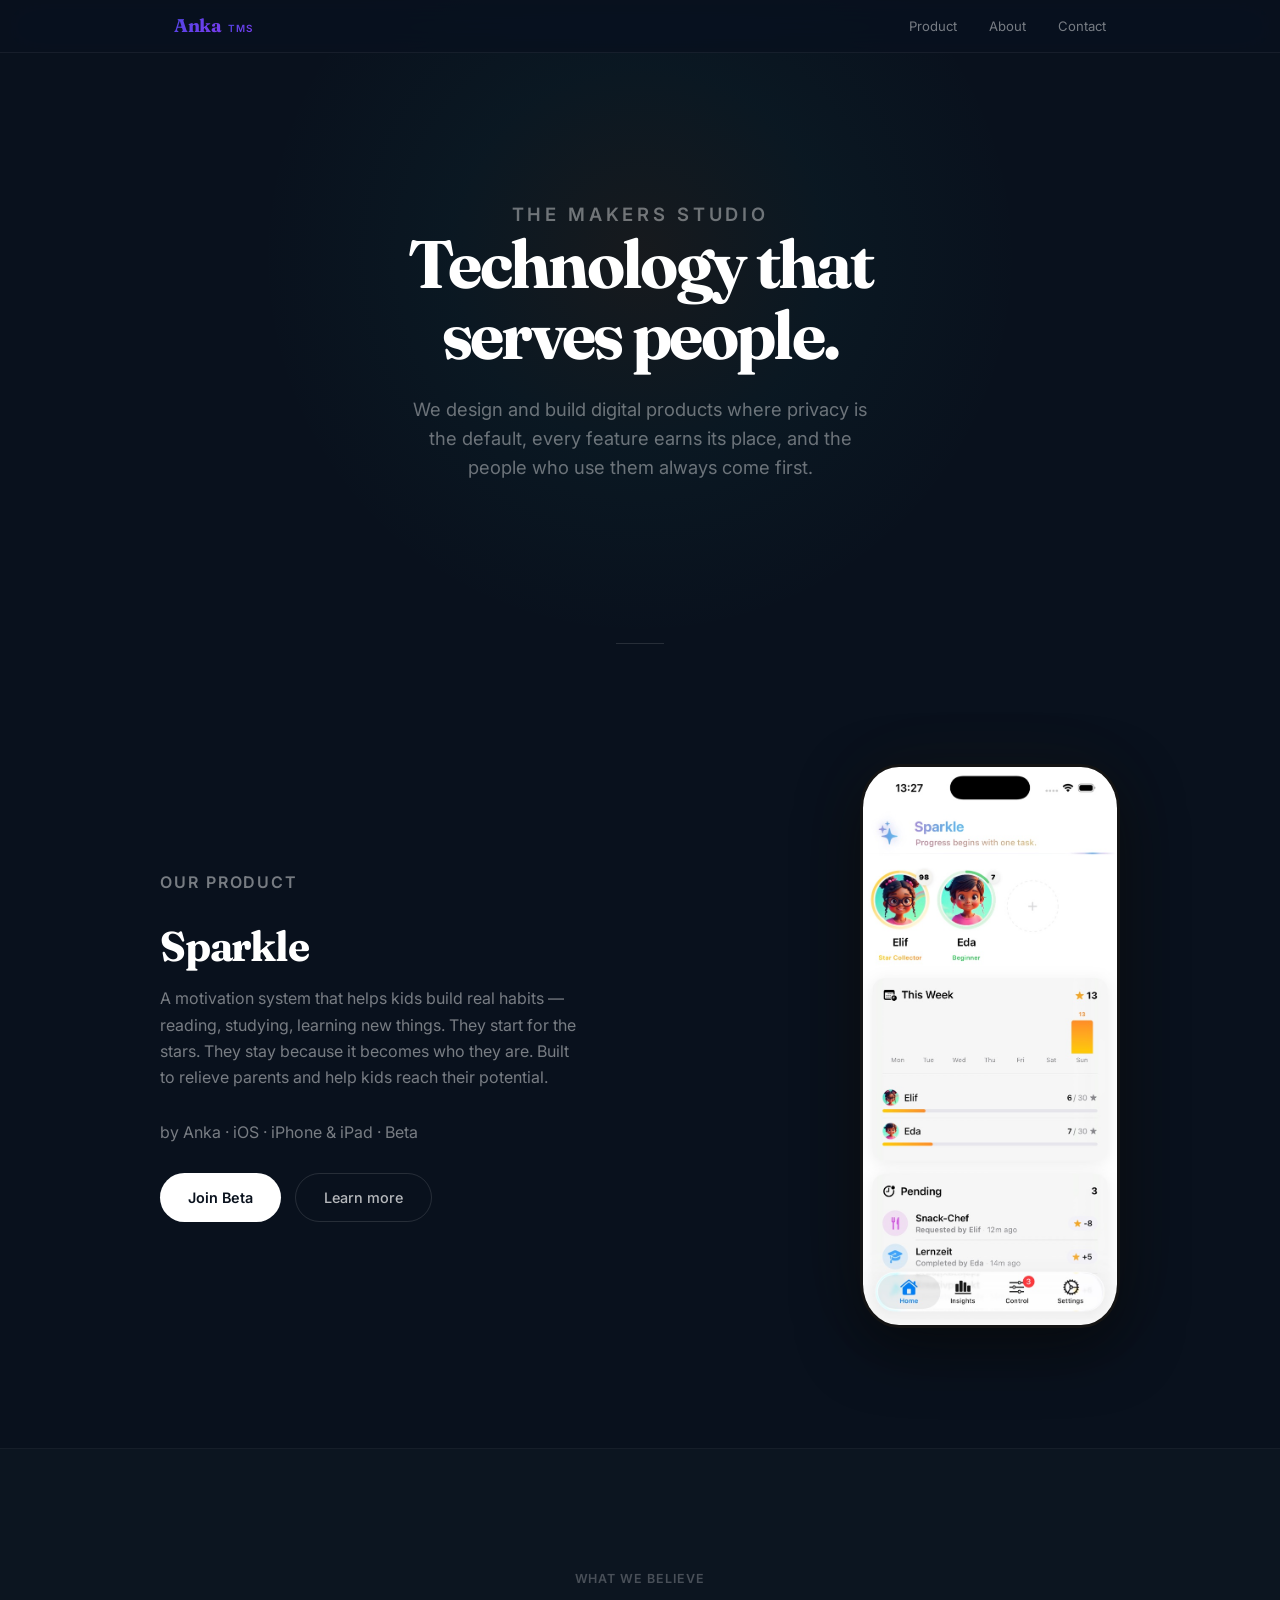
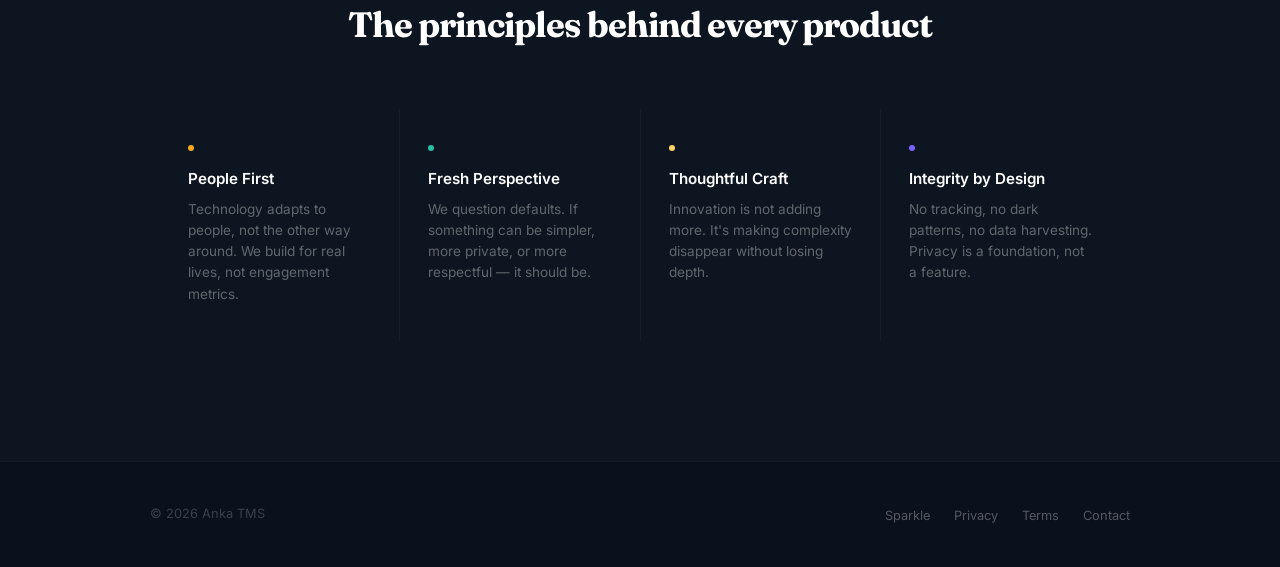
==== index.html @ 6dc00575 "Initial commit for Anka TMS main page and Sparkle product page" ====
<!DOCTYPE html>
<html lang="en">
<head>
    <meta charset="UTF-8">
    <meta name="viewport" content="width=device-width, initial-scale=1.0">
    <title>Anka TMS — Technology that serves people</title>
    <meta name="description" content="Anka TMS builds digital products grounded in human values — where innovation meets integrity and technology serves the people who use it.">
    <meta property="og:title" content="Anka TMS — Technology that serves people">
    <meta property="og:description" content="Digital products grounded in human values. Innovation meets integrity.">
    <meta property="og:image" content="https://ankatms.com/assets/images/sparkle-icon.jpeg">
    <meta property="og:url" content="https://ankatms.com">
    <meta property="og:type" content="website">
    <meta name="twitter:card" content="summary">
    <link rel="icon" type="image/png" href="/assets/images/favicon-32.png" sizes="32x32">
    <link rel="apple-touch-icon" href="/assets/images/apple-touch-icon.png">
    <link rel="preconnect" href="https://fonts.googleapis.com">
    <link rel="preconnect" href="https://fonts.gstatic.com" crossorigin>
    <link href="https://fonts.googleapis.com/css2?family=Inter:wght@400;500;600;700&family=Fraunces:opsz,wght@9..144,400;9..144,600;9..144,700&display=swap" rel="stylesheet">
    <link rel="stylesheet" href="/assets/css/shared.css">
    <style>
        body {
            background: #09111D;
            color: rgba(255, 255, 255, 0.8);
        }

        /* ---- Dark nav override ---- */
        nav {
            background: rgba(9, 17, 29, 0.8);
            border-bottom-color: rgba(255, 255, 255, 0.06);
        }

        .logo {
            display: flex;
            align-items: baseline;
            gap: 6px;
        }

        .logo-anka {
            font-family: var(--font-display);
            font-size: 1.15rem;
            font-weight: 700;
            color: #fff;
            letter-spacing: -0.02em;
        }

        .logo-tms {
            font-size: 0.62rem;
            font-weight: 600;
            letter-spacing: 0.12em;
            text-transform: uppercase;
            color: rgba(255, 255, 255, 0.3);
        }

        .nav-links a { color: rgba(255, 255, 255, 0.45); }
        .nav-links a:hover { color: #fff; }
        .nav-links a::after { background: linear-gradient(90deg, var(--sparkle-gold), var(--sparkle-teal)); }

        .nav-links .nav-cta {
            background: rgba(255, 255, 255, 0.08);
            border: 1px solid rgba(255, 255, 255, 0.1);
            color: #fff;
        }
        .nav-links .nav-cta:hover {
            background: rgba(255, 255, 255, 0.14);
            box-shadow: none;
        }

        /* ---- Hero ---- */
        .hero {
            position: relative;
            padding: 200px 24px 160px;
            text-align: center;
            background: #09111D;
            overflow: hidden;
        }

        .hero::before {
            content: '';
            position: absolute;
            top: -30%;
            left: 50%;
            transform: translateX(-50%);
            width: 900px;
            height: 900px;
            background: radial-gradient(circle, rgba(245, 166, 35, 0.06) 0%, rgba(43, 191, 164, 0.04) 30%, transparent 60%);
            border-radius: 50%;
        }

        .hero-content {
            position: relative;
            z-index: 2;
            max-width: 780px;
            margin: 0 auto;
        }

        .hero-studio {
            font-size: 0.7rem;
            font-weight: 600;
            letter-spacing: 0.2em;
            text-transform: uppercase;
            color: rgba(255, 255, 255, 0.25);
            margin-bottom: 20px;
        }

        .hero h1 {
            font-family: var(--font-display);
            font-size: clamp(2.6rem, 6vw, 4.2rem);
            font-weight: 700;
            line-height: 1.05;
            letter-spacing: -0.04em;
            color: #ffffff;
            margin-bottom: 24px;
        }

        .hero p {
            font-size: clamp(1rem, 2vw, 1.15rem);
            color: rgba(255, 255, 255, 0.4);
            max-width: 480px;
            margin: 0 auto;
            line-height: 1.6;
        }

        /* Divider line */
        .divider {
            width: 48px;
            height: 1px;
            background: rgba(255, 255, 255, 0.12);
            margin: 0 auto;
        }

        /* ---- Product ---- */
        .product {
            padding: 120px 24px;
            background: #09111D;
        }

        .product-inner {
            max-width: 960px;
            margin: 0 auto;
            display: flex;
            align-items: center;
            gap: 64px;
        }

        .product-text {
            flex: 1;
        }

        .product-label {
            font-size: 0.72rem;
            font-weight: 600;
            text-transform: uppercase;
            letter-spacing: 0.12em;
            color: var(--sparkle-gold);
            margin-bottom: 16px;
        }

        .product-text h2 {
            font-family: var(--font-display);
            font-size: clamp(1.8rem, 3.5vw, 2.6rem);
            font-weight: 700;
            letter-spacing: -0.03em;
            line-height: 1.1;
            color: #ffffff;
            margin-bottom: 16px;
        }

        .product-text p {
            font-size: 1rem;
            color: rgba(255, 255, 255, 0.45);
            line-height: 1.65;
            margin-bottom: 28px;
            max-width: 420px;
        }

        .product-meta {
            font-size: 0.78rem;
            color: rgba(255, 255, 255, 0.25);
            margin-bottom: 28px;
        }

        .product-actions {
            display: flex;
            gap: 14px;
            flex-wrap: wrap;
        }

        .btn-light {
            display: inline-flex;
            align-items: center;
            gap: 8px;
            padding: 12px 28px;
            font-size: 0.9rem;
            font-weight: 600;
            font-family: var(--font);
            border-radius: 980px;
            text-decoration: none;
            transition: all 0.3s ease;
            cursor: pointer;
            border: none;
            background: #fff;
            color: #09111D;
        }

        .btn-light:hover {
            background: rgba(255, 255, 255, 0.9);
            transform: translateY(-1px);
            box-shadow: 0 4px 20px rgba(255, 255, 255, 0.15);
        }

        .btn-dark-outline {
            display: inline-flex;
            align-items: center;
            gap: 8px;
            padding: 12px 28px;
            font-size: 0.9rem;
            font-weight: 500;
            font-family: var(--font);
            border-radius: 980px;
            text-decoration: none;
            transition: all 0.3s ease;
            cursor: pointer;
            border: 1px solid rgba(255, 255, 255, 0.12);
            background: transparent;
            color: rgba(255, 255, 255, 0.7);
        }

        .btn-dark-outline:hover {
            border-color: rgba(255, 255, 255, 0.25);
            color: #fff;
        }

        .product-phone {
            flex-shrink: 0;
            width: 260px;
        }

        .product-phone .phone-frame {
            position: relative;
            width: 100%;
            aspect-ratio: 393 / 852;
            border-radius: clamp(32px, 15%, 44px);
            overflow: hidden;
            background: #000;
            border: 3px solid rgba(255, 255, 255, 0.08);
            box-shadow:
                0 20px 60px rgba(0, 0, 0, 0.5),
                0 0 80px rgba(245, 166, 35, 0.04);
        }

        .product-phone .phone-frame img {
            width: 100%;
            height: 100%;
            object-fit: cover;
            object-position: top;
            display: block;
        }

        /* ---- Values ---- */
        .values {
            padding: 120px 24px;
            background: #0C1520;
            border-top: 1px solid rgba(255, 255, 255, 0.04);
        }

        .values-header {
            text-align: center;
            margin-bottom: 64px;
        }

        .values-header h2 {
            font-family: var(--font-display);
            font-size: clamp(1.5rem, 3vw, 2.2rem);
            font-weight: 700;
            letter-spacing: -0.03em;
            line-height: 1.15;
            color: #ffffff;
        }

        .values-grid {
            display: grid;
            grid-template-columns: repeat(4, 1fr);
            gap: 1px;
            max-width: 960px;
            margin: 0 auto;
            background: rgba(255, 255, 255, 0.04);
            border-radius: 16px;
            overflow: hidden;
        }

        .value-item {
            padding: 36px 28px;
            background: #0C1520;
        }

        .value-item h3 {
            font-size: 0.95rem;
            font-weight: 600;
            color: #ffffff;
            margin-bottom: 8px;
        }

        .value-item p {
            font-size: 0.85rem;
            color: rgba(255, 255, 255, 0.35);
            line-height: 1.55;
        }

        .value-dot {
            width: 6px;
            height: 6px;
            border-radius: 50%;
            margin-bottom: 16px;
        }

        /* ---- Footer ---- */
        footer {
            background: #09111D !important;
            border-top: 1px solid rgba(255, 255, 255, 0.04);
        }

        .footer-copy { color: rgba(255, 255, 255, 0.2); }
        .footer-links a { color: rgba(255, 255, 255, 0.3); }
        .footer-links a:hover { color: rgba(255, 255, 255, 0.6); }

        /* ---- Mobile ---- */
        @media (max-width: 768px) {
            .hero { padding: 160px 20px 120px; }

            .product-inner {
                flex-direction: column;
                text-align: center;
                gap: 48px;
            }

            .product-text p { margin-left: auto; margin-right: auto; }
            .product-actions { justify-content: center; }
            .product-phone { width: 220px; }

            .values-grid {
                grid-template-columns: 1fr 1fr;
            }
        }

        @media (max-width: 480px) {
            .values-grid {
                grid-template-columns: 1fr;
            }

            .product-phone { width: 200px; }
        }
    </style>
</head>
<body>

    <!-- Nav -->
    <nav>
        <div class="nav-inner">
            <a href="/" class="logo"><span class="logo-anka">Anka</span><span class="logo-tms">TMS</span></a>
            <ul class="nav-links">
                <li><a href="#product">Product</a></li>
                <li><a href="#values">About</a></li>
                <li><a href="mailto:support@ankatms.com">Contact</a></li>
            </ul>
        </div>
    </nav>

    <!-- Hero -->
    <section class="hero">
        <div class="hero-content fade-in">
            <p class="hero-studio">THE MAKERS STUDIO</p>
            <h1>Technology that<br>serves people.</h1>
            <p>We design and build digital products where privacy is the default, every feature earns its place, and the people who use them always come first.</p>
        </div>
    </section>

    <div class="divider"></div>

    <!-- Product -->
    <section class="product" id="product">
        <div class="product-inner">
            <div class="product-text fade-in">
                <p class="product-label">Our Product</p>
                <h2>Sparkle</h2>
                <p>A motivation system that helps kids build real habits &mdash; reading, studying, learning new things. They start for the stars. They stay because it becomes who they are. Built to relieve parents and help kids reach their potential.</p>
                <p class="product-meta">by Anka &middot; iOS &middot; iPhone &amp; iPad &middot; Beta</p>
                <div class="product-actions">
                    <a href="mailto:support@ankatms.com?subject=Sparkle%20TestFlight%20Beta%20Request" class="btn-light">Join Beta</a>
                    <a href="/sparkle" class="btn-dark-outline">Learn more</a>
                </div>
            </div>
            <div class="product-phone fade-in fade-in-delay-2">
                <div class="phone-frame">
                    <img src="/assets/images/sparkle/screen-home.jpg" alt="Sparkle app home screen" width="603" height="1311" loading="lazy">
                </div>
            </div>
        </div>
    </section>

    <!-- Values -->
    <section class="values" id="values">
        <div class="values-header fade-in">
            <p class="section-label" style="color: rgba(255,255,255,0.25); text-align: center;">What we believe</p>
            <h2>The principles behind every product</h2>
        </div>
        <div class="values-grid fade-in">
            <div class="value-item">
                <div class="value-dot" style="background: var(--sparkle-gold);"></div>
                <h3>People First</h3>
                <p>Technology adapts to people, not the other way around. We build for real lives, not engagement metrics.</p>
            </div>
            <div class="value-item">
                <div class="value-dot" style="background: var(--sparkle-teal);"></div>
                <h3>Fresh Perspective</h3>
                <p>We question defaults. If something can be simpler, more private, or more respectful &mdash; it should be.</p>
            </div>
            <div class="value-item">
                <div class="value-dot" style="background: var(--sparkle-star-yellow);"></div>
                <h3>Thoughtful Craft</h3>
                <p>Innovation is not adding more. It's making complexity disappear without losing depth.</p>
            </div>
            <div class="value-item">
                <div class="value-dot" style="background: var(--sparkle-purple);"></div>
                <h3>Integrity by Design</h3>
                <p>No tracking, no dark patterns, no data harvesting. Privacy is a foundation, not a feature.</p>
            </div>
        </div>
    </section>

    <!-- Footer -->
    <footer>
        <div class="footer-inner">
            <p class="footer-copy">&copy; 2026 Anka TMS</p>
            <ul class="footer-links">
                <li><a href="/sparkle">Sparkle</a></li>
                <li><a href="/privacy">Privacy</a></li>
                <li><a href="/terms">Terms</a></li>
                <li><a href="mailto:support@ankatms.com">Contact</a></li>
            </ul>
        </div>
    </footer>

    <script>
        const observer = new IntersectionObserver((entries) => {
            entries.forEach(entry => {
                if (entry.isIntersecting) {
                    entry.target.classList.add('visible');
                }
            });
        }, { threshold: 0.12 });

        document.querySelectorAll('.fade-in').forEach(el => observer.observe(el));
    </script>

</body>
</html>
---- assets/css/shared.css ----
/* ============================================
   Anka TMS — Shared Design System
   ============================================ */

*, *::before, *::after {
    margin: 0;
    padding: 0;
    box-sizing: border-box;
}

:root {
    --color-text: #1d1d1f;
    --color-text-secondary: #6e6e73;
    --color-bg: #ffffff;
    --color-border: #e8e8ed;
    --font: 'Inter', -apple-system, BlinkMacSystemFont, 'Segoe UI', Roboto, sans-serif;

    --indigo: #4f46e5;
    --indigo-dark: #3730a3;
    --indigo-deep: #1e1b4b;
    --violet: #7c3aed;
    --amber: #f59e0b;
    --amber-light: #fbbf24;
    --amber-warm: #fffbeb;
    --teal: #0d9488;
    --teal-light: #14b8a6;
    --cyan: #06b6d4;
    --rose: #f43f5e;
    --rose-light: #fb7185;

    /* Sparkle palette */
    --sparkle-navy: #0D1B2A;
    --sparkle-navy-light: #1B2D45;
    --sparkle-navy-mid: #142236;
    --sparkle-gold: #F5A623;
    --sparkle-star-yellow: #FFD166;
    --sparkle-teal: #2BBFA4;
    --sparkle-coral: #FF6B5B;
    --sparkle-purple: #7B61FF;
    --sparkle-cyan: #00D4FF;
    --sparkle-magenta: #E040FB;
    --font-display: 'Fraunces', Georgia, serif;
}

html {
    scroll-behavior: smooth;
    -webkit-font-smoothing: antialiased;
    -moz-osx-font-smoothing: grayscale;
}

body {
    font-family: var(--font);
    color: var(--color-text);
    background: var(--color-bg);
    line-height: 1.6;
    overflow-x: hidden;
}

/* ---- Nav ---- */
nav {
    position: fixed;
    top: 0;
    left: 0;
    right: 0;
    z-index: 100;
    background: rgba(255, 255, 255, 0.82);
    backdrop-filter: saturate(180%) blur(20px);
    -webkit-backdrop-filter: saturate(180%) blur(20px);
    border-bottom: 1px solid var(--color-border);
}

.nav-inner {
    max-width: 980px;
    margin: 0 auto;
    padding: 0 24px;
    height: 52px;
    display: flex;
    align-items: center;
    justify-content: space-between;
}

.logo {
    font-size: 1.05rem;
    font-weight: 700;
    color: var(--indigo);
    text-decoration: none;
    letter-spacing: -0.01em;
}

.logo span {
    background: linear-gradient(135deg, var(--indigo), var(--violet));
    -webkit-background-clip: text;
    -webkit-text-fill-color: transparent;
    background-clip: text;
}

.nav-links {
    display: flex;
    gap: 32px;
    list-style: none;
    align-items: center;
}

.nav-links a {
    font-size: 0.82rem;
    color: var(--color-text-secondary);
    text-decoration: none;
    transition: color 0.2s;
    position: relative;
}

.nav-links a::after {
    content: '';
    position: absolute;
    bottom: -4px;
    left: 0;
    width: 0;
    height: 2px;
    background: linear-gradient(90deg, var(--indigo), var(--violet));
    border-radius: 1px;
    transition: width 0.3s ease;
}

.nav-links a:hover {
    color: var(--indigo);
}

.nav-links a:hover::after {
    width: 100%;
}

/* Nav CTA button (no underline effect) */
.nav-links .nav-cta {
    padding: 7px 18px;
    font-size: 0.78rem;
    font-weight: 600;
    background: linear-gradient(135deg, var(--indigo), var(--violet));
    color: #fff;
    border-radius: 980px;
    transition: transform 0.2s, box-shadow 0.2s;
}

.nav-links .nav-cta::after {
    display: none;
}

.nav-links .nav-cta:hover {
    color: #fff;
    transform: scale(1.04);
    box-shadow: 0 4px 16px rgba(79, 70, 229, 0.3);
}

/* Breadcrumb nav variant */
.nav-inner .breadcrumb {
    color: var(--color-text-secondary);
    font-size: 0.82rem;
}

.nav-inner .breadcrumb span {
    margin: 0 8px;
    color: var(--color-border);
}

.nav-inner .breadcrumb a {
    font-size: 0.82rem;
    color: var(--color-text-secondary);
    text-decoration: none;
    transition: color 0.2s;
}

.nav-inner .breadcrumb a:hover {
    color: var(--indigo);
}

/* ---- Sections ---- */
section {
    padding: 120px 24px;
}

.container {
    max-width: 720px;
    margin: 0 auto;
}

.container-wide {
    max-width: 980px;
    margin: 0 auto;
}

.section-label {
    font-size: 0.78rem;
    font-weight: 600;
    text-transform: uppercase;
    letter-spacing: 0.08em;
    margin-bottom: 16px;
}

.label-teal { color: var(--teal); }
.label-amber { color: var(--amber); }
.label-violet { color: var(--violet); }
.label-indigo { color: var(--indigo); }

/* ---- Buttons ---- */
.btn {
    display: inline-flex;
    align-items: center;
    gap: 8px;
    padding: 14px 32px;
    font-size: 0.95rem;
    font-weight: 500;
    font-family: var(--font);
    border-radius: 980px;
    text-decoration: none;
    transition: all 0.3s ease;
    cursor: pointer;
    border: none;
}

.btn-hero {
    background: linear-gradient(135deg, var(--amber), var(--amber-light));
    color: #1e1b4b;
    font-weight: 600;
    box-shadow: 0 4px 24px rgba(245, 158, 11, 0.35);
}

.btn-hero:hover {
    transform: scale(1.04) translateY(-1px);
    box-shadow: 0 8px 32px rgba(245, 158, 11, 0.5);
}

.btn-primary {
    background: linear-gradient(135deg, var(--indigo), var(--violet));
    color: #fff;
    box-shadow: 0 4px 16px rgba(79, 70, 229, 0.3);
}

.btn-primary:hover {
    transform: scale(1.03);
    box-shadow: 0 6px 24px rgba(79, 70, 229, 0.45);
}

.btn-outline {
    background: transparent;
    color: var(--indigo);
    border: 1.5px solid var(--indigo);
}

.btn-outline:hover {
    background: var(--indigo);
    color: #fff;
    box-shadow: 0 4px 16px rgba(79, 70, 229, 0.25);
}

.btn-ghost {
    background: rgba(255, 255, 255, 0.1);
    color: rgba(255, 255, 255, 0.9);
    border: 1.5px solid rgba(255, 255, 255, 0.2);
}

.btn-ghost:hover {
    background: rgba(255, 255, 255, 0.18);
    border-color: rgba(255, 255, 255, 0.35);
}

/* ---- Footer ---- */
footer {
    padding: 40px 24px;
    background: linear-gradient(180deg, #f8f7ff 0%, #f0eeff 100%);
    border-top: 1px solid var(--color-border);
}

.footer-inner {
    max-width: 980px;
    margin: 0 auto;
    display: flex;
    justify-content: space-between;
    align-items: center;
    flex-wrap: wrap;
    gap: 16px;
}

.footer-copy {
    font-size: 0.8rem;
    color: var(--color-text-secondary);
}

.footer-links {
    display: flex;
    gap: 24px;
    list-style: none;
}

.footer-links a {
    font-size: 0.8rem;
    color: var(--color-text-secondary);
    text-decoration: none;
    transition: color 0.2s;
}

.footer-links a:hover {
    color: var(--indigo);
}

/* ---- Animations ---- */
.fade-in {
    opacity: 0;
    transform: translateY(24px);
    transition: opacity 0.7s ease, transform 0.7s ease;
}

.fade-in.visible {
    opacity: 1;
    transform: translateY(0);
}

@keyframes pulse {
    0%, 100% { opacity: 0.6; transform: translateX(-50%) scale(1); }
    50% { opacity: 1; transform: translateX(-50%) scale(1.1); }
}

@keyframes float {
    0%, 100% { transform: translateY(0px); }
    50% { transform: translateY(-10px); }
}

@keyframes float-slow {
    0%, 100% { transform: translateY(0px); }
    50% { transform: translateY(-8px); }
}

.fade-in-delay-1 { transition-delay: 0.1s; }
.fade-in-delay-2 { transition-delay: 0.2s; }
.fade-in-delay-3 { transition-delay: 0.3s; }
.fade-in-delay-4 { transition-delay: 0.4s; }

.container-lg {
    max-width: 1100px;
    margin: 0 auto;
}

/* ---- Content pages (privacy, support, terms) ---- */
.page-content {
    max-width: 720px;
    margin: 0 auto;
    padding: 116px 24px 100px;
}

.page-header {
    margin-bottom: 48px;
}

.page-header h1 {
    font-size: clamp(1.6rem, 3vw, 2.2rem);
    font-weight: 700;
    letter-spacing: -0.025em;
    color: var(--indigo-dark);
    margin-bottom: 8px;
}

.page-header .updated {
    font-size: 0.85rem;
    color: var(--color-text-secondary);
}

.page-header p {
    font-size: 1.05rem;
    color: var(--color-text-secondary);
}

.page-section {
    margin-bottom: 36px;
}

.page-section h2 {
    font-size: 1.1rem;
    font-weight: 600;
    color: var(--color-text);
    margin-bottom: 8px;
}

.page-section p {
    font-size: 0.95rem;
    color: var(--color-text-secondary);
    line-height: 1.7;
}

.page-section a {
    color: var(--indigo);
    text-decoration: none;
}

.page-section a:hover {
    text-decoration: underline;
}

.page-section ul {
    list-style: none;
    padding: 0;
    margin-top: 8px;
}

.page-section li {
    font-size: 0.95rem;
    color: var(--color-text-secondary);
    line-height: 1.7;
    padding-left: 20px;
    position: relative;
}

.page-section li::before {
    content: '';
    position: absolute;
    left: 0;
    top: 10px;
    width: 6px;
    height: 6px;
    border-radius: 50%;
    background: var(--indigo);
}

.highlight-box {
    background: linear-gradient(135deg, #eef2ff, #f5f3ff);
    border-left: 3px solid var(--indigo);
    border-radius: 0 12px 12px 0;
    padding: 20px 24px;
    margin-bottom: 36px;
}

.highlight-box p {
    font-size: 0.95rem;
    color: var(--color-text);
    font-weight: 500;
}

/* ---- Mobile ---- */
@media (max-width: 600px) {
    section {
        padding: 80px 20px;
    }

    .nav-links {
        gap: 16px;
    }

    .nav-links a {
        font-size: 0.78rem;
    }

    .footer-inner {
        flex-direction: column;
        text-align: center;
    }

    .page-content {
        padding: 100px 20px 80px;
    }
}
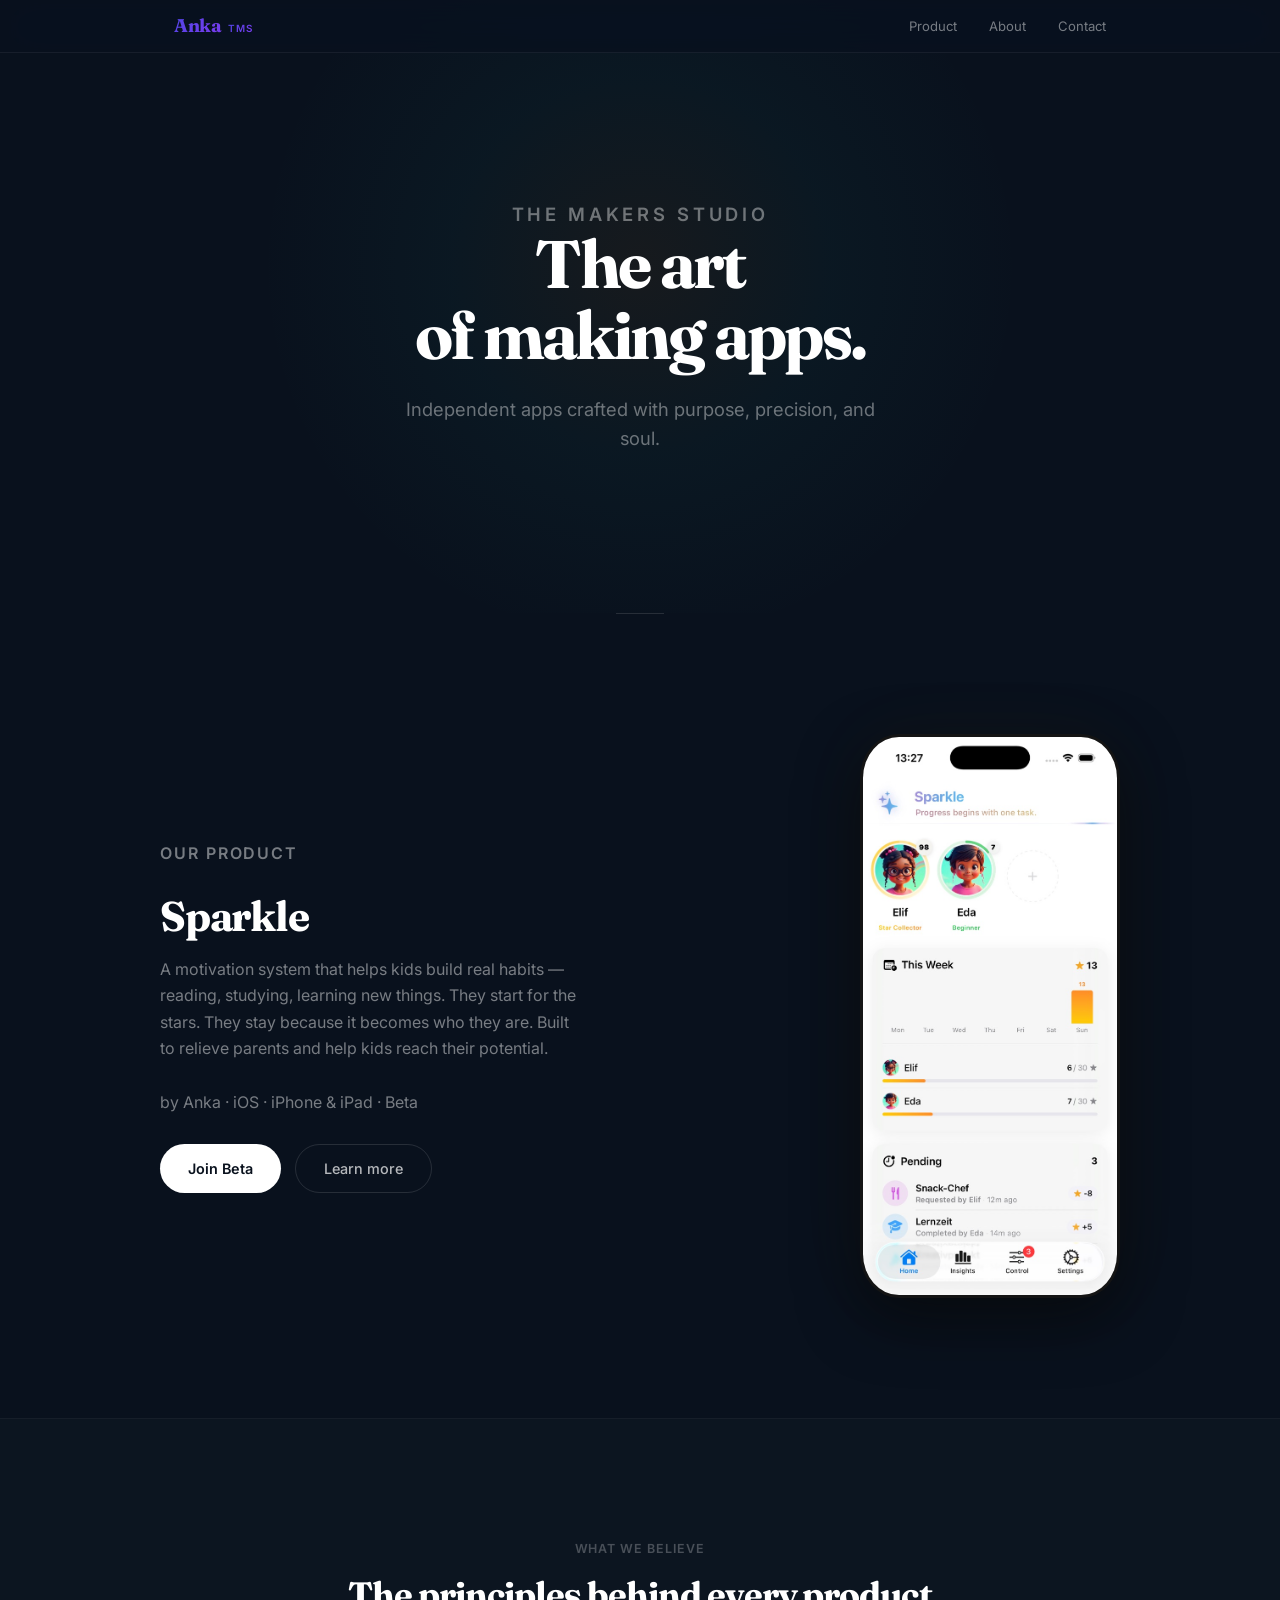
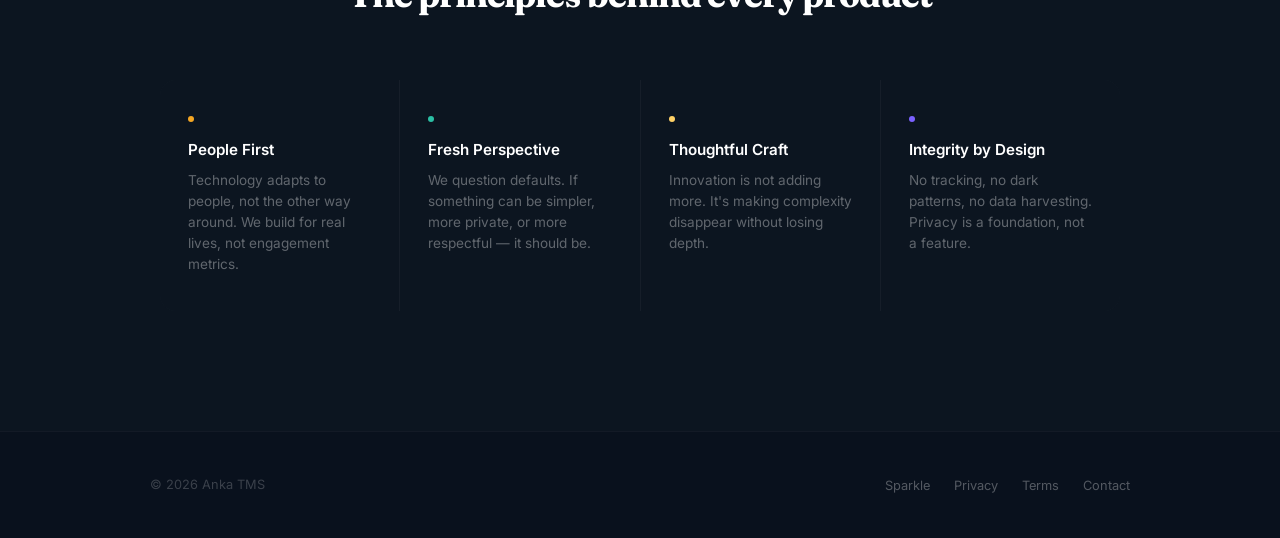
==== commit 8fef3577: "complete brand line update" ====
--- a/index.html
+++ b/index.html
@@ -3,14 +3,17 @@
 <head>
     <meta charset="UTF-8">
     <meta name="viewport" content="width=device-width, initial-scale=1.0">
-    <title>Anka TMS — Technology that serves people</title>
-    <meta name="description" content="Anka TMS builds digital products grounded in human values — where innovation meets integrity and technology serves the people who use it.">
-    <meta property="og:title" content="Anka TMS — Technology that serves people">
-    <meta property="og:description" content="Digital products grounded in human values. Innovation meets integrity.">
+    <title>Anka TMS — The art of making apps</title>
+    <meta name="description" content="Anka TMS is an independent app studio crafting thoughtful, beautifully designed iOS apps. The art of making apps.">
+    <meta property="og:title" content="Anka TMS — The art of making apps">
+    <meta property="og:description" content="An independent iOS studio. Crafting apps with purpose, precision, and soul.">
     <meta property="og:image" content="https://ankatms.com/assets/images/sparkle-icon.jpeg">
     <meta property="og:url" content="https://ankatms.com">
     <meta property="og:type" content="website">
     <meta name="twitter:card" content="summary">
+    <meta name="twitter:title" content="Anka TMS — The art of making apps">
+    <meta name="twitter:description" content="An independent iOS studio. Crafting apps with purpose, precision, and soul.">
+    <meta name="twitter:image" content="https://ankatms.com/assets/images/sparkle-icon.jpeg">
     <link rel="icon" type="image/png" href="/assets/images/favicon-32.png" sizes="32x32">
     <link rel="apple-touch-icon" href="/assets/images/apple-touch-icon.png">
     <link rel="preconnect" href="https://fonts.googleapis.com">
@@ -369,8 +372,8 @@
     <section class="hero">
         <div class="hero-content fade-in">
             <p class="hero-studio">THE MAKERS STUDIO</p>
-            <h1>Technology that<br>serves people.</h1>
-            <p>We design and build digital products where privacy is the default, every feature earns its place, and the people who use them always come first.</p>
+            <h1>The art<br>of making apps.</h1>
+            <p>Independent apps crafted with purpose, precision, and soul.</p>
         </div>
     </section>
 
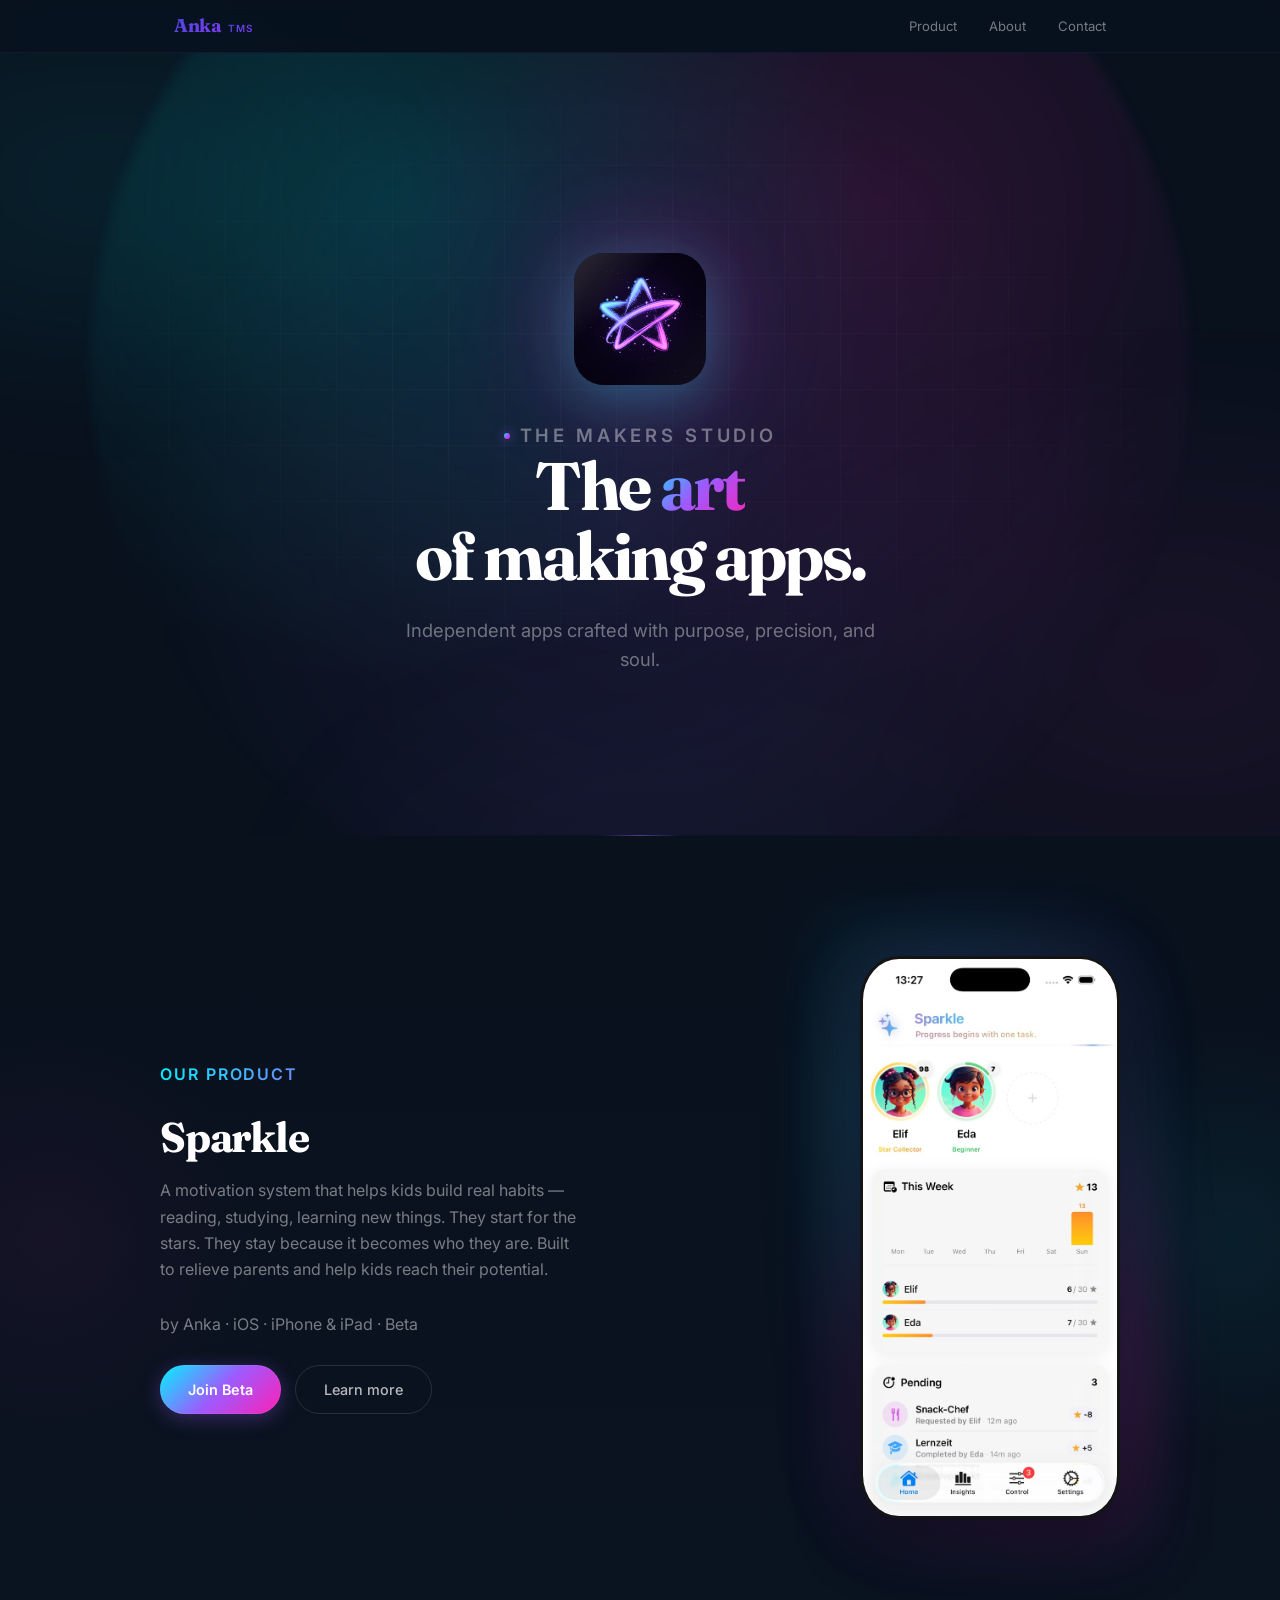
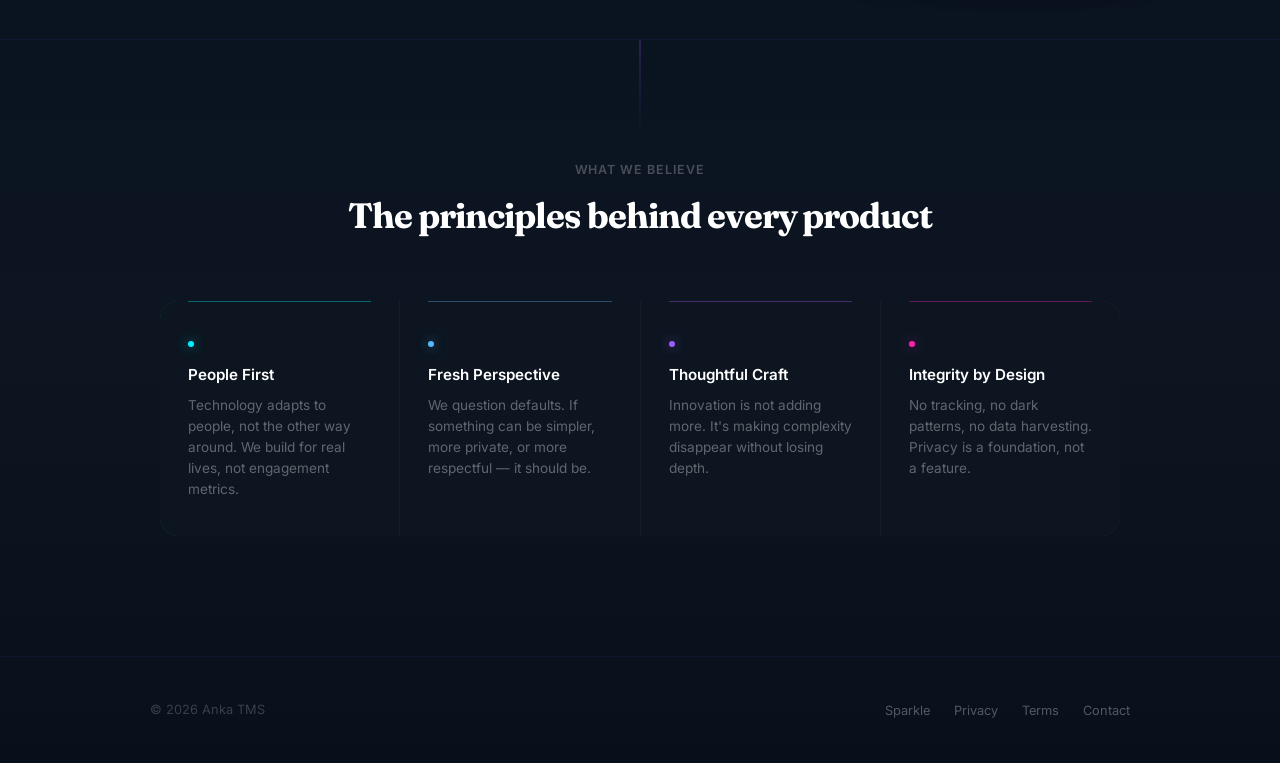
==== commit 7f16d373: "visual refresh: E1 Classic cosmic theme on root + sparkle pages Reskins both the studio landing (/) " ====
--- a/index.html
+++ b/index.html
@@ -7,29 +7,99 @@
     <meta name="description" content="Anka TMS is an independent app studio crafting thoughtful, beautifully designed iOS apps. The art of making apps.">
     <meta property="og:title" content="Anka TMS — The art of making apps">
     <meta property="og:description" content="An independent iOS studio. Crafting apps with purpose, precision, and soul.">
-    <meta property="og:image" content="https://ankatms.com/assets/images/sparkle-icon.jpeg">
+    <meta property="og:image" content="https://ankatms.com/assets/images/sparkle-icon-e1-classic.png">
     <meta property="og:url" content="https://ankatms.com">
     <meta property="og:type" content="website">
     <meta name="twitter:card" content="summary">
     <meta name="twitter:title" content="Anka TMS — The art of making apps">
     <meta name="twitter:description" content="An independent iOS studio. Crafting apps with purpose, precision, and soul.">
-    <meta name="twitter:image" content="https://ankatms.com/assets/images/sparkle-icon.jpeg">
-    <link rel="icon" type="image/png" href="/assets/images/favicon-32.png" sizes="32x32">
-    <link rel="apple-touch-icon" href="/assets/images/apple-touch-icon.png">
+    <meta name="twitter:image" content="https://ankatms.com/assets/images/sparkle-icon-e1-classic.png">
+    <link rel="icon" type="image/png" href="assets/images/favicon-32.png" sizes="32x32">
+    <link rel="apple-touch-icon" href="assets/images/apple-touch-icon.png">
     <link rel="preconnect" href="https://fonts.googleapis.com">
     <link rel="preconnect" href="https://fonts.gstatic.com" crossorigin>
     <link href="https://fonts.googleapis.com/css2?family=Inter:wght@400;500;600;700&family=Fraunces:opsz,wght@9..144,400;9..144,600;9..144,700&display=swap" rel="stylesheet">
-    <link rel="stylesheet" href="/assets/css/shared.css">
+    <link rel="stylesheet" href="assets/css/shared.css">
     <style>
+        /* ============================================
+           E1 Classic Diagonal — selection palette
+           cyan → violet → magenta
+           ============================================ */
+        :root {
+            --e1-cyan: #00F5FF;
+            --e1-violet: #9D5BFF;
+            --e1-magenta: #FF1FB5;
+            --e1-gradient: linear-gradient(135deg, var(--e1-cyan) 0%, var(--e1-violet) 50%, var(--e1-magenta) 100%);
+            --e1-gradient-soft: linear-gradient(135deg, rgba(0, 245, 255, 0.18) 0%, rgba(157, 91, 255, 0.14) 50%, rgba(255, 31, 181, 0.18) 100%);
+        }
+
         body {
             background: #09111D;
             color: rgba(255, 255, 255, 0.8);
-        }
+            position: relative;
+        }
+
+        /* ---- Global cosmic scene ---- */
+        /* Starfield */
+        body::before {
+            content: '';
+            position: fixed;
+            inset: 0;
+            background-image:
+                radial-gradient(1px 1px at 12% 22%, rgba(255,255,255,0.55), transparent 50%),
+                radial-gradient(1px 1px at 28% 67%, rgba(255,255,255,0.4), transparent 50%),
+                radial-gradient(1.5px 1.5px at 41% 14%, rgba(0,245,255,0.6), transparent 50%),
+                radial-gradient(1px 1px at 55% 80%, rgba(255,255,255,0.5), transparent 50%),
+                radial-gradient(1px 1px at 67% 30%, rgba(255,255,255,0.45), transparent 50%),
+                radial-gradient(1.5px 1.5px at 78% 58%, rgba(255,31,181,0.5), transparent 50%),
+                radial-gradient(1px 1px at 88% 12%, rgba(255,255,255,0.5), transparent 50%),
+                radial-gradient(1px 1px at 92% 76%, rgba(157,91,255,0.55), transparent 50%),
+                radial-gradient(1px 1px at 8% 88%, rgba(255,255,255,0.4), transparent 50%),
+                radial-gradient(1px 1px at 35% 35%, rgba(255,255,255,0.3), transparent 50%),
+                radial-gradient(1px 1px at 62% 50%, rgba(255,255,255,0.35), transparent 50%),
+                radial-gradient(1px 1px at 18% 50%, rgba(255,255,255,0.3), transparent 50%);
+            background-size: 700px 700px;
+            background-repeat: repeat;
+            opacity: 0.7;
+            pointer-events: none;
+            z-index: 0;
+            animation: starTwinkle 8s ease-in-out infinite;
+        }
+
+        /* Drifting aurora */
+        body::after {
+            content: '';
+            position: fixed;
+            inset: -10%;
+            background:
+                radial-gradient(ellipse 50% 40% at 15% 25%, rgba(0, 245, 255, 0.07) 0%, transparent 60%),
+                radial-gradient(ellipse 60% 50% at 85% 70%, rgba(255, 31, 181, 0.07) 0%, transparent 60%),
+                radial-gradient(ellipse 40% 35% at 50% 90%, rgba(157, 91, 255, 0.05) 0%, transparent 65%);
+            filter: blur(40px);
+            pointer-events: none;
+            z-index: 0;
+            animation: auroraDrift 22s ease-in-out infinite;
+        }
+
+        @keyframes starTwinkle {
+            0%, 100% { opacity: 0.55; }
+            50% { opacity: 0.85; }
+        }
+
+        @keyframes auroraDrift {
+            0%, 100% { transform: translate(0, 0) scale(1); }
+            33% { transform: translate(2%, -2%) scale(1.05); }
+            66% { transform: translate(-2%, 1%) scale(0.97); }
+        }
+
+        nav, section, footer { position: relative; z-index: 2; }
 
         /* ---- Dark nav override ---- */
         nav {
-            background: rgba(9, 17, 29, 0.8);
-            border-bottom-color: rgba(255, 255, 255, 0.06);
+            background: rgba(9, 17, 29, 0.72);
+            border-bottom-color: rgba(157, 91, 255, 0.08);
+            backdrop-filter: saturate(160%) blur(24px);
+            -webkit-backdrop-filter: saturate(160%) blur(24px);
         }
 
         .logo {
@@ -56,7 +126,7 @@
 
         .nav-links a { color: rgba(255, 255, 255, 0.45); }
         .nav-links a:hover { color: #fff; }
-        .nav-links a::after { background: linear-gradient(90deg, var(--sparkle-gold), var(--sparkle-teal)); }
+        .nav-links a::after { background: var(--e1-gradient); }
 
         .nav-links .nav-cta {
             background: rgba(255, 255, 255, 0.08);
@@ -73,7 +143,7 @@
             position: relative;
             padding: 200px 24px 160px;
             text-align: center;
-            background: #09111D;
+            background: transparent;
             overflow: hidden;
         }
 
@@ -83,10 +153,98 @@
             top: -30%;
             left: 50%;
             transform: translateX(-50%);
-            width: 900px;
-            height: 900px;
-            background: radial-gradient(circle, rgba(245, 166, 35, 0.06) 0%, rgba(43, 191, 164, 0.04) 30%, transparent 60%);
+            width: 1100px;
+            height: 1100px;
+            background:
+                radial-gradient(circle at 28% 35%, rgba(0, 245, 255, 0.14) 0%, transparent 45%),
+                radial-gradient(circle at 72% 35%, rgba(255, 31, 181, 0.13) 0%, transparent 45%),
+                radial-gradient(circle at 50% 65%, rgba(157, 91, 255, 0.10) 0%, transparent 55%);
             border-radius: 50%;
+            filter: blur(6px);
+            animation: heroDrift 16s ease-in-out infinite;
+        }
+
+        /* Subtle grid weave behind the hero */
+        .hero::after {
+            content: '';
+            position: absolute;
+            inset: 0;
+            background-image:
+                linear-gradient(rgba(255,255,255,0.025) 1px, transparent 1px),
+                linear-gradient(90deg, rgba(255,255,255,0.025) 1px, transparent 1px);
+            background-size: 56px 56px;
+            mask-image: radial-gradient(ellipse 70% 60% at 50% 40%, black 30%, transparent 75%);
+            -webkit-mask-image: radial-gradient(ellipse 70% 60% at 50% 40%, black 30%, transparent 75%);
+            pointer-events: none;
+            z-index: 1;
+        }
+
+        @keyframes heroDrift {
+            0%, 100% { transform: translateX(-50%) rotate(0deg) scale(1); }
+            50% { transform: translateX(-50%) rotate(8deg) scale(1.06); }
+        }
+
+        .hero h1 .accent {
+            background: var(--e1-gradient);
+            -webkit-background-clip: text;
+            background-clip: text;
+            -webkit-text-fill-color: transparent;
+            color: transparent;
+        }
+
+        /* ---- Hero icon (cosmic E1) ---- */
+        .hero-icon {
+            position: relative;
+            width: 132px;
+            height: 132px;
+            border-radius: 30px;
+            margin: 0 auto 36px;
+            overflow: hidden;
+            box-shadow:
+                0 12px 50px rgba(0, 245, 255, 0.26),
+                0 0 90px rgba(255, 31, 181, 0.22),
+                0 0 140px rgba(157, 91, 255, 0.14),
+                0 0 0 1px rgba(255, 255, 255, 0.06) inset;
+            animation: iconFloat 5.5s ease-in-out infinite;
+            z-index: 3;
+        }
+        .hero-icon img {
+            width: 100%;
+            height: 100%;
+            object-fit: cover;
+            display: block;
+        }
+        .hero-icon::after {
+            content: '';
+            position: absolute;
+            inset: 0;
+            border-radius: inherit;
+            background: linear-gradient(135deg, rgba(255,255,255,0.16) 0%, transparent 35%, transparent 65%, rgba(255,255,255,0.05) 100%);
+            pointer-events: none;
+        }
+        @keyframes iconFloat {
+            0%, 100% { transform: translateY(0); }
+            50% { transform: translateY(-6px); }
+        }
+
+        /* Eyebrow with pulsing gradient dot */
+        .hero-studio {
+            display: inline-flex;
+            align-items: center;
+            gap: 10px;
+        }
+        .hero-studio::before {
+            content: '';
+            width: 6px;
+            height: 6px;
+            border-radius: 50%;
+            background: var(--e1-gradient);
+            box-shadow: 0 0 12px rgba(157, 91, 255, 0.8);
+            animation: dotPulse 2.4s ease-in-out infinite;
+        }
+        @keyframes dotPulse {
+            0%, 100% { opacity: 0.6; transform: scale(1); }
+            50% { opacity: 1; transform: scale(1.3); }
         }
 
         .hero-content {
@@ -123,18 +281,47 @@
             line-height: 1.6;
         }
 
-        /* Divider line */
+        /* Divider line — gradient-aware */
         .divider {
-            width: 48px;
+            width: 80px;
             height: 1px;
-            background: rgba(255, 255, 255, 0.12);
+            background: linear-gradient(90deg, transparent, var(--e1-violet), transparent);
             margin: 0 auto;
+            opacity: 0.5;
         }
 
         /* ---- Product ---- */
         .product {
             padding: 120px 24px;
-            background: #09111D;
+            background: linear-gradient(180deg, #09111D 0%, #0A1320 100%);
+            position: relative;
+            overflow: hidden;
+        }
+
+        /* Soft side glows on product section */
+        .product::before {
+            content: '';
+            position: absolute;
+            top: 50%;
+            right: -200px;
+            transform: translateY(-50%);
+            width: 500px;
+            height: 500px;
+            background: radial-gradient(circle, rgba(0, 245, 255, 0.06) 0%, transparent 60%);
+            border-radius: 50%;
+            pointer-events: none;
+        }
+        .product::after {
+            content: '';
+            position: absolute;
+            top: 50%;
+            left: -200px;
+            transform: translateY(-50%);
+            width: 500px;
+            height: 500px;
+            background: radial-gradient(circle, rgba(255, 31, 181, 0.05) 0%, transparent 60%);
+            border-radius: 50%;
+            pointer-events: none;
         }
 
         .product-inner {
@@ -154,7 +341,11 @@
             font-weight: 600;
             text-transform: uppercase;
             letter-spacing: 0.12em;
-            color: var(--sparkle-gold);
+            background: var(--e1-gradient);
+            -webkit-background-clip: text;
+            background-clip: text;
+            -webkit-text-fill-color: transparent;
+            color: transparent;
             margin-bottom: 16px;
         }
 
@@ -198,17 +389,20 @@
             font-family: var(--font);
             border-radius: 980px;
             text-decoration: none;
-            transition: all 0.3s ease;
+            transition: transform 0.3s ease, box-shadow 0.3s ease, filter 0.3s ease;
             cursor: pointer;
             border: none;
-            background: #fff;
-            color: #09111D;
+            background: var(--e1-gradient);
+            color: #ffffff;
+            box-shadow: 0 4px 20px rgba(157, 91, 255, 0.32),
+                        0 0 0 1px rgba(255, 255, 255, 0.06) inset;
         }
 
         .btn-light:hover {
-            background: rgba(255, 255, 255, 0.9);
             transform: translateY(-1px);
-            box-shadow: 0 4px 20px rgba(255, 255, 255, 0.15);
+            filter: brightness(1.08) saturate(1.05);
+            box-shadow: 0 8px 28px rgba(255, 31, 181, 0.38),
+                        0 0 0 1px rgba(255, 255, 255, 0.1) inset;
         }
 
         .btn-dark-outline {
@@ -238,8 +432,27 @@
             width: 260px;
         }
 
+        .product-phone {
+            position: relative;
+            flex-shrink: 0;
+            width: 260px;
+        }
+
+        .product-phone::before {
+            content: '';
+            position: absolute;
+            inset: -40px;
+            background:
+                radial-gradient(circle at 30% 30%, rgba(0, 245, 255, 0.18) 0%, transparent 55%),
+                radial-gradient(circle at 70% 70%, rgba(255, 31, 181, 0.18) 0%, transparent 55%);
+            filter: blur(30px);
+            z-index: 0;
+            pointer-events: none;
+        }
+
         .product-phone .phone-frame {
             position: relative;
+            z-index: 1;
             width: 100%;
             aspect-ratio: 393 / 852;
             border-radius: clamp(32px, 15%, 44px);
@@ -248,7 +461,8 @@
             border: 3px solid rgba(255, 255, 255, 0.08);
             box-shadow:
                 0 20px 60px rgba(0, 0, 0, 0.5),
-                0 0 80px rgba(245, 166, 35, 0.04);
+                0 0 80px rgba(157, 91, 255, 0.18),
+                0 0 0 1px rgba(0, 245, 255, 0.08) inset;
         }
 
         .product-phone .phone-frame img {
@@ -262,8 +476,22 @@
         /* ---- Values ---- */
         .values {
             padding: 120px 24px;
-            background: #0C1520;
-            border-top: 1px solid rgba(255, 255, 255, 0.04);
+            background: linear-gradient(180deg, #0A1320 0%, #0C1520 50%, #09111D 100%);
+            border-top: 1px solid rgba(157, 91, 255, 0.08);
+            position: relative;
+            overflow: hidden;
+        }
+
+        .values::before {
+            content: '';
+            position: absolute;
+            top: -100px;
+            left: 50%;
+            transform: translateX(-50%);
+            width: 1px;
+            height: 200px;
+            background: linear-gradient(180deg, transparent, var(--e1-violet), transparent);
+            opacity: 0.4;
         }
 
         .values-header {
@@ -281,20 +509,64 @@
         }
 
         .values-grid {
+            position: relative;
             display: grid;
             grid-template-columns: repeat(4, 1fr);
             gap: 1px;
             max-width: 960px;
             margin: 0 auto;
             background: rgba(255, 255, 255, 0.04);
-            border-radius: 16px;
+            border-radius: 18px;
             overflow: hidden;
+            isolation: isolate;
+        }
+
+        /* Gradient halo border */
+        .values-grid::before {
+            content: '';
+            position: absolute;
+            inset: -1px;
+            border-radius: 19px;
+            padding: 1px;
+            background: var(--e1-gradient);
+            opacity: 0.25;
+            -webkit-mask: linear-gradient(#000 0 0) content-box, linear-gradient(#000 0 0);
+            mask: linear-gradient(#000 0 0) content-box, linear-gradient(#000 0 0);
+            -webkit-mask-composite: xor;
+            mask-composite: exclude;
+            pointer-events: none;
+            z-index: 1;
         }
 
         .value-item {
-            padding: 36px 28px;
+            position: relative;
+            padding: 40px 28px 36px;
             background: #0C1520;
-        }
+            transition: background 0.4s ease;
+        }
+
+        .value-item:hover {
+            background: #0F1A29;
+        }
+
+        /* Top accent line per value, tinted by index */
+        .value-item::before {
+            content: '';
+            position: absolute;
+            top: 0;
+            left: 28px;
+            right: 28px;
+            height: 1px;
+            background: currentColor;
+            opacity: 0.35;
+        }
+        .value-item:nth-child(1) { color: #00F5FF; }
+        .value-item:nth-child(2) { color: #5BB8FF; }
+        .value-item:nth-child(3) { color: #9D5BFF; }
+        .value-item:nth-child(4) { color: #FF1FB5; }
+        .value-item h3, .value-item p { color: initial; }
+        .value-item h3 { color: #ffffff; }
+        .value-item p { color: rgba(255, 255, 255, 0.4); }
 
         .value-item h3 {
             font-size: 0.95rem;
@@ -318,8 +590,8 @@
 
         /* ---- Footer ---- */
         footer {
-            background: #09111D !important;
-            border-top: 1px solid rgba(255, 255, 255, 0.04);
+            background: linear-gradient(180deg, #09111D 0%, #07101A 100%) !important;
+            border-top: 1px solid rgba(157, 91, 255, 0.08);
         }
 
         .footer-copy { color: rgba(255, 255, 255, 0.2); }
@@ -363,7 +635,7 @@
             <ul class="nav-links">
                 <li><a href="#product">Product</a></li>
                 <li><a href="#values">About</a></li>
-                <li><a href="mailto:support@ankatms.com">Contact</a></li>
+                <li><a href="/cdn-cgi/l/email-protection#8ffcfaffffe0fdfbcfeee1e4eefbe2fca1ece0e2">Contact</a></li>
             </ul>
         </div>
     </nav>
@@ -371,8 +643,11 @@
     <!-- Hero -->
     <section class="hero">
         <div class="hero-content fade-in">
+            <div class="hero-icon">
+                <img src="assets/images/sparkle-icon-e1-classic.png" alt="Sparkle app icon" width="132" height="132">
+            </div>
             <p class="hero-studio">THE MAKERS STUDIO</p>
-            <h1>The art<br>of making apps.</h1>
+            <h1>The <span class="accent">art</span><br>of making apps.</h1>
             <p>Independent apps crafted with purpose, precision, and soul.</p>
         </div>
     </section>
@@ -388,13 +663,13 @@
                 <p>A motivation system that helps kids build real habits &mdash; reading, studying, learning new things. They start for the stars. They stay because it becomes who they are. Built to relieve parents and help kids reach their potential.</p>
                 <p class="product-meta">by Anka &middot; iOS &middot; iPhone &amp; iPad &middot; Beta</p>
                 <div class="product-actions">
-                    <a href="mailto:support@ankatms.com?subject=Sparkle%20TestFlight%20Beta%20Request" class="btn-light">Join Beta</a>
+                    <a href="/cdn-cgi/l/email-protection#10636560607f626450717e7b71647d633e737f7d2f6365727a7573642d436071627b7c7535222044756364567c797778643522205275647135222042756165756364" class="btn-light">Join Beta</a>
                     <a href="/sparkle" class="btn-dark-outline">Learn more</a>
                 </div>
             </div>
             <div class="product-phone fade-in fade-in-delay-2">
                 <div class="phone-frame">
-                    <img src="/assets/images/sparkle/screen-home.jpg" alt="Sparkle app home screen" width="603" height="1311" loading="lazy">
+                    <img src="assets/images/sparkle/screen-home.jpg" alt="Sparkle app home screen" width="603" height="1311" loading="lazy">
                 </div>
             </div>
         </div>
@@ -408,22 +683,22 @@
         </div>
         <div class="values-grid fade-in">
             <div class="value-item">
-                <div class="value-dot" style="background: var(--sparkle-gold);"></div>
+                <div class="value-dot" style="background: #00F5FF; box-shadow: 0 0 12px rgba(0, 245, 255, 0.6);"></div>
                 <h3>People First</h3>
                 <p>Technology adapts to people, not the other way around. We build for real lives, not engagement metrics.</p>
             </div>
             <div class="value-item">
-                <div class="value-dot" style="background: var(--sparkle-teal);"></div>
+                <div class="value-dot" style="background: #5BB8FF; box-shadow: 0 0 12px rgba(91, 184, 255, 0.55);"></div>
                 <h3>Fresh Perspective</h3>
                 <p>We question defaults. If something can be simpler, more private, or more respectful &mdash; it should be.</p>
             </div>
             <div class="value-item">
-                <div class="value-dot" style="background: var(--sparkle-star-yellow);"></div>
+                <div class="value-dot" style="background: #9D5BFF; box-shadow: 0 0 12px rgba(157, 91, 255, 0.6);"></div>
                 <h3>Thoughtful Craft</h3>
                 <p>Innovation is not adding more. It's making complexity disappear without losing depth.</p>
             </div>
             <div class="value-item">
-                <div class="value-dot" style="background: var(--sparkle-purple);"></div>
+                <div class="value-dot" style="background: #FF1FB5; box-shadow: 0 0 12px rgba(255, 31, 181, 0.6);"></div>
                 <h3>Integrity by Design</h3>
                 <p>No tracking, no dark patterns, no data harvesting. Privacy is a foundation, not a feature.</p>
             </div>
@@ -438,12 +713,12 @@
                 <li><a href="/sparkle">Sparkle</a></li>
                 <li><a href="/privacy">Privacy</a></li>
                 <li><a href="/terms">Terms</a></li>
-                <li><a href="mailto:support@ankatms.com">Contact</a></li>
+                <li><a href="/cdn-cgi/l/email-protection#3d4e484d4d524f497d5c53565c49504e135e5250">Contact</a></li>
             </ul>
         </div>
     </footer>
 
-    <script>
+    <script data-cfasync="false" src="/cdn-cgi/scripts/5c5dd728/cloudflare-static/email-decode.min.js"></script><script>
         const observer = new IntersectionObserver((entries) => {
             entries.forEach(entry => {
                 if (entry.isIntersecting) {
